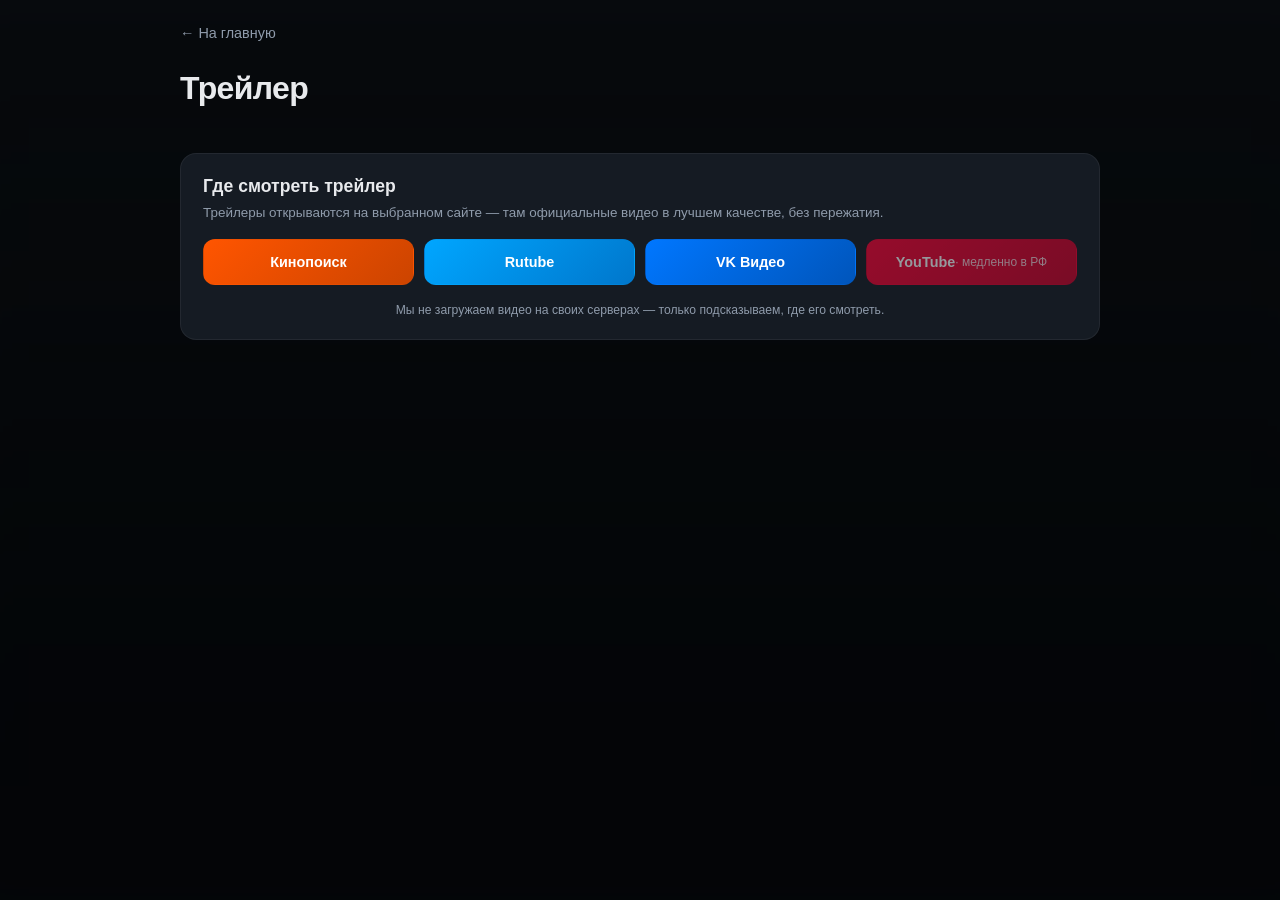
==== trailer.html @ 5ec56cd4 "Update" ====
<!DOCTYPE html>  
<html lang="ru">  
<head>  
<meta charset="utf-8">  
<meta name="viewport" content="width=device-width, initial-scale=1">  
<title>Трейлер — SuperHeroFilms</title>  
<style>  
  :root {  
    --bg: #0b0f14;  
    --card: #151b23;  
    --text: #e8eaed;  
    --muted: #8f9bab;  
    --accent: #e50914;  
  }  
  * { box-sizing: border-box; }  
  html, body { margin: 0; padding: 0; }  
  body {  
    font-family: -apple-system, BlinkMacSystemFont, "Segoe UI", Roboto, sans-serif;  
    background: var(--bg);  
    color: var(--text);  
    min-height: 100vh;  
    overflow-x: hidden;  
  }

  /* Размытый постер на фоне */  
  #bg {  
    position: fixed; inset: 0; z-index: 0;  
    background-size: cover;  
    background-position: center;  
    filter: blur(40px) brightness(0.35) saturate(1.2);  
    transform: scale(1.15);  
  }  
  #bg::after {  
    content: ""; position: absolute; inset: 0;  
    background: linear-gradient(180deg, rgba(11,15,20,0.5) 0%, rgba(11,15,20,0.95) 70%, var(--bg) 100%);  
  }

  main {  
    position: relative; z-index: 1;  
    max-width: 960px;  
    margin: 0 auto;  
    padding: 24px 20px 60px;  
  }

  .back {  
    display: inline-flex; align-items: center; gap: 6px;  
    color: var(--muted); text-decoration: none;  
    font-size: 0.9rem; margin-bottom: 28px;  
    transition: color .2s ease;  
  }  
  .back:hover { color: var(--text); }

  /* Шапка: постер + информация */  
  .hero {  
    display: flex; gap: 28px; align-items: flex-start;  
    margin-bottom: 32px;  
  }  
  .hero img {  
    width: 200px;  
    aspect-ratio: 2 / 3;  
    object-fit: cover;  
    border-radius: 16px;  
    box-shadow: 0 20px 60px rgba(0,0,0,.6);  
    flex-shrink: 0;  
    background: var(--card);  
  }  
  .hero-info { flex: 1; min-width: 0; }  
  .hero h1 {  
    margin: 0 0 10px;  
    font-size: 2rem;  
    line-height: 1.2;  
    letter-spacing: -0.02em;  
  }  
  .hero .meta {  
    margin: 0 0 14px;  
    color: var(--muted);  
    font-size: 1rem;  
  }  
  .hero .meta .star { color: #fbbf24; }  
  .genres { display: flex; flex-wrap: wrap; gap: 6px; }  
  .genre {  
    display: inline-block;  
    padding: 4px 12px;  
    border-radius: 999px;  
    font-size: 0.78rem;  
    background: rgba(255,255,255,.08);  
    border: 1px solid rgba(255,255,255,.12);  
    color: var(--muted);  
    white-space: nowrap;  
  }

  /* Блок источников */  
  .watch {  
    margin-top: 8px;  
    padding: 22px;  
    background: var(--card);  
    border-radius: 16px;  
    border: 1px solid rgba(255,255,255,.06);  
  }  
  .watch h2 {  
    margin: 0 0 6px;  
    font-size: 1.1rem;  
  }  
  .watch .hint {  
    margin: 0 0 16px;  
    font-size: 0.84rem;  
    color: var(--muted);  
    line-height: 1.45;  
  }  
  .sources {  
    display: grid;  
    grid-template-columns: repeat(auto-fit, minmax(160px, 1fr));  
    gap: 10px;  
    margin-bottom: 14px;  
  }  
  .source {  
    display: flex; align-items: center; justify-content: center;  
    padding: 14px 16px;  
    border-radius: 12px;  
    font-weight: 600;  
    font-size: 0.9rem;  
    text-decoration: none;  
    color: #fff;  
    transition: transform .15s ease, filter .2s ease;  
    border: 1px solid transparent;  
  }  
  .source:hover { transform: translateY(-2px); filter: brightness(1.1); }  
  .source.kp     { background: linear-gradient(135deg, #ff5500, #cc4400); }  
  .source.rt     { background: linear-gradient(135deg, #00a6ff, #0077cc); }  
  .source.vk     { background: linear-gradient(135deg, #0077ff, #0055bb); }  
  .source.yt     { background: linear-gradient(135deg, #ff0033, #cc0029); opacity: .55; }  
  .source.yt::after { content: " · медленно в РФ"; font-weight: 400; font-size: .75rem; opacity: .8; }

  .footnote {  
    margin: 18px 0 0;  
    font-size: 0.76rem;  
    color: var(--muted);  
    text-align: center;  
  }

  /* Плеер Rutube, если пришёл video_id */  
  .embed {  
    margin-top: 24px;  
    background: var(--card);  
    border-radius: 16px;  
    padding: 18px;  
    border: 1px solid rgba(255,255,255,.06);  
  }  
  .embed-title {  
    font-size: 0.8rem; font-weight: 600;  
    color: var(--muted);  
    text-transform: uppercase;  
    letter-spacing: 0.06em;  
    margin-bottom: 12px;  
  }  
  .embed-frame {  
    position: relative; width: 100%; padding-top: 56.25%;  
    border-radius: 12px; overflow: hidden; background: #000;  
  }  
  .embed-frame iframe {  
    position: absolute; inset: 0; width: 100%; height: 100%; border: 0;  
  }

  /* Мобильная вёрстка */  
  @media (max-width: 640px) {  
    main { padding: 18px 14px 40px; }  
    .hero { flex-direction: column; gap: 18px; align-items: center; text-align: center; }  
    .hero img { width: 140px; }  
    .hero h1 { font-size: 1.5rem; }  
    .genres { justify-content: center; }  
    .watch { padding: 16px; }  
  }  
</style>  
</head>  
<body>

<div id="bg"></div>

<main>  
  <a class="back" href="./">← На главную</a>

  <section class="hero">  
    <img id="poster" alt="">  
    <div class="hero-info">  
      <h1 id="title">Загрузка…</h1>  
      <p class="meta" id="meta"></p>  
      <div class="genres" id="genres"></div>  
    </div>  
  </section>

  <section class="watch">  
    <h2>Где смотреть трейлер</h2>  
    <p class="hint">Трейлеры открываются на выбранном сайте — там официальные видео в лучшем качестве, без пережатия.</p>  
    <div class="sources">  
      <a id="src-kp"     class="source kp" target="_blank" rel="noopener">Кинопоиск</a>  
      <a id="src-rutube" class="source rt" target="_blank" rel="noopener">Rutube</a>  
      <a id="src-vk"     class="source vk" target="_blank" rel="noopener">VK Видео</a>  
      <a id="src-yt"     class="source yt" target="_blank" rel="noopener">YouTube</a>  
    </div>  
    <p class="footnote">Мы не загружаем видео на своих серверах — только подсказываем, где его смотреть.</p>  
  </section>

  <section class="embed" id="embed" hidden>  
    <div class="embed-title">Встроенный плеер</div>  
    <div class="embed-frame" id="embed-frame"></div>  
  </section>  
</main>

<script>  
(function () {  
  var q = new URLSearchParams(location.search);  
  var title  = q.get("title")  || "";  
  var year   = q.get("year")   || "";  
  var kp     = q.get("kp")     || "";  
  var poster = q.get("poster") || "";  
  var rating = q.get("rating") || "";  
  var genres = q.get("genres") || "";  
  var rutubeId = q.get("rutube_id") || "";

  document.title = (title || "Трейлер") + " — SuperHeroFilms";

  // Заголовок и год  
  document.getElementById("title").textContent = title || "Трейлер";

  var metaParts = [];  
  if (year) metaParts.push(year);  
  if (rating) metaParts.push('★ ' + rating);  
  document.getElementById("meta").textContent = metaParts.join(" · ");

  // Постер и фон  
  if (poster) {  
    document.getElementById("poster").src = poster;  
    document.getElementById("bg").style.backgroundImage = "url('" + poster + "')";  
  } else {  
    document.getElementById("poster").style.display = "none";  
  }

  // Жанры  
  if (genres) {  
    var gEl = document.getElementById("genres");  
    genres.split(",").forEach(function (g) {  
      if (!g.trim()) return;  
      var s = document.createElement("span");  
      s.className = "genre";  
      s.textContent = g.trim();  
      gEl.appendChild(s);  
    });  
  }

  // Ссылки на источники  
  var query = encodeURIComponent((title + " " + (year || "") + " трейлер").trim());

  var kpLink = kp  
    ? "https://www.kinopoisk.ru/film/" + kp + "/video/"  
    : "https://www.kinopoisk.ru/index.php?kp_query=" + encodeURIComponent(title);  
  document.getElementById("src-kp").href = kpLink;

  document.getElementById("src-rutube").href = "https://rutube.ru/search/?query=" + query;  
  document.getElementById("src-vk").href     = "https://vk.com/video?q=" + query;  
  document.getElementById("src-yt").href     = "https://www.youtube.com/results?search_query=" + query;

  // Встроенный Rutube-плеер — если пришёл video_id  
  if (rutubeId) {  
    var box = document.getElementById("embed");  
    box.hidden = false;  
    document.getElementById("embed-frame").innerHTML =  
      '<iframe src="https://rutube.ru/play/embed/' + encodeURIComponent(rutubeId) + '" ' +  
      'frameborder="0" allow="autoplay; fullscreen" allowfullscreen></iframe>';  
  }  
})();  
</script>

</body>  
</html>
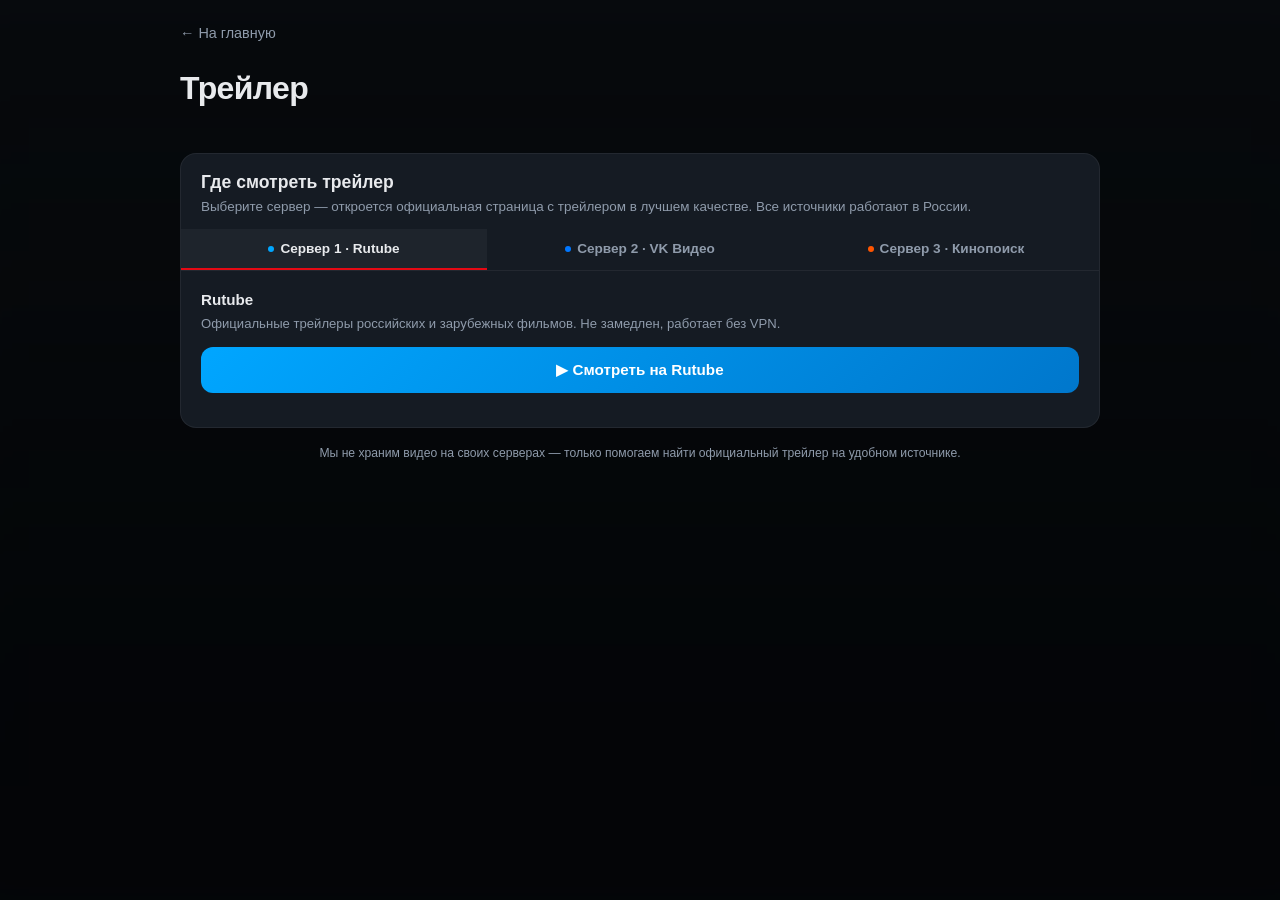
==== commit b86db8a2: "Update trailer.html" ====
--- a/trailer.html
+++ b/trailer.html
@@ -22,11 +22,9 @@
     overflow-x: hidden;  
   }
 
-  /* Размытый постер на фоне */  
   #bg {  
     position: fixed; inset: 0; z-index: 0;  
-    background-size: cover;  
-    background-position: center;  
+    background-size: cover; background-position: center;  
     filter: blur(40px) brightness(0.35) saturate(1.2);  
     transform: scale(1.15);  
   }  
@@ -37,8 +35,7 @@
 
   main {  
     position: relative; z-index: 1;  
-    max-width: 960px;  
-    margin: 0 auto;  
+    max-width: 960px; margin: 0 auto;  
     padding: 24px 20px 60px;  
   }
 
@@ -50,15 +47,12 @@
   }  
   .back:hover { color: var(--text); }
 
-  /* Шапка: постер + информация */  
   .hero {  
     display: flex; gap: 28px; align-items: flex-start;  
     margin-bottom: 32px;  
   }  
   .hero img {  
-    width: 200px;  
-    aspect-ratio: 2 / 3;  
-    object-fit: cover;  
+    width: 200px; aspect-ratio: 2 / 3; object-fit: cover;  
     border-radius: 16px;  
     box-shadow: 0 20px 60px rgba(0,0,0,.6);  
     flex-shrink: 0;  
@@ -66,93 +60,102 @@
   }  
   .hero-info { flex: 1; min-width: 0; }  
   .hero h1 {  
-    margin: 0 0 10px;  
-    font-size: 2rem;  
-    line-height: 1.2;  
+    margin: 0 0 10px; font-size: 2rem; line-height: 1.2;  
     letter-spacing: -0.02em;  
   }  
   .hero .meta {  
-    margin: 0 0 14px;  
-    color: var(--muted);  
-    font-size: 1rem;  
-  }  
-  .hero .meta .star { color: #fbbf24; }  
+    margin: 0 0 14px; color: var(--muted); font-size: 1rem;  
+  }  
   .genres { display: flex; flex-wrap: wrap; gap: 6px; }  
   .genre {  
-    display: inline-block;  
-    padding: 4px 12px;  
-    border-radius: 999px;  
-    font-size: 0.78rem;  
+    display: inline-block; padding: 4px 12px;  
+    border-radius: 999px; font-size: 0.78rem;  
     background: rgba(255,255,255,.08);  
     border: 1px solid rgba(255,255,255,.12);  
-    color: var(--muted);  
-    white-space: nowrap;  
-  }
-
-  /* Блок источников */  
-  .watch {  
+    color: var(--muted); white-space: nowrap;  
+  }
+
+  /* ===== СЕРВЕРЫ ===== */  
+  .servers {  
     margin-top: 8px;  
-    padding: 22px;  
     background: var(--card);  
     border-radius: 16px;  
     border: 1px solid rgba(255,255,255,.06);  
-  }  
-  .watch h2 {  
-    margin: 0 0 6px;  
-    font-size: 1.1rem;  
-  }  
-  .watch .hint {  
-    margin: 0 0 16px;  
-    font-size: 0.84rem;  
+    overflow: hidden;  
+  }  
+  .servers-header {  
+    padding: 18px 20px 12px;  
+  }  
+  .servers-header h2 {  
+    margin: 0 0 4px; font-size: 1.1rem;  
+  }  
+  .servers-header .hint {  
+    margin: 0; font-size: 0.84rem; color: var(--muted);  
+    line-height: 1.45;  
+  }
+
+  .server-tabs {  
+    display: flex; gap: 0;  
+    border-bottom: 1px solid rgba(255,255,255,.06);  
+    overflow-x: auto;  
+    scrollbar-width: thin;  
+  }  
+  .server-tab {  
+    flex: 1; min-width: 120px;  
+    padding: 12px 16px;  
+    background: transparent;  
+    border: none;  
+    border-bottom: 2px solid transparent;  
     color: var(--muted);  
-    line-height: 1.45;  
-  }  
-  .sources {  
-    display: grid;  
-    grid-template-columns: repeat(auto-fit, minmax(160px, 1fr));  
-    gap: 10px;  
-    margin-bottom: 14px;  
-  }  
-  .source {  
+    font-size: 0.85rem;  
+    font-weight: 600;  
+    cursor: pointer;  
+    transition: color .2s ease, border-color .2s ease, background .2s ease;  
+    white-space: nowrap;  
+  }  
+  .server-tab:hover { color: var(--text); background: rgba(255,255,255,.03); }  
+  .server-tab.active {  
+    color: var(--text);  
+    border-bottom-color: var(--accent);  
+    background: rgba(255,255,255,.04);  
+  }  
+  .server-tab .dot {  
+    display: inline-block; width: 6px; height: 6px;  
+    border-radius: 50%; margin-right: 6px; vertical-align: middle;  
+  }  
+  .server-tab[data-server="rutube"] .dot { background: #00a6ff; }  
+  .server-tab[data-server="vk"]     .dot { background: #0077ff; }  
+  .server-tab[data-server="kp"]     .dot { background: #ff5500; }
+
+  .server-body {  
+    padding: 20px;  
+    min-height: 140px;  
+  }  
+  .server-pane { display: none; }  
+  .server-pane.active { display: block; }
+
+  .server-pane h3 {  
+    margin: 0 0 6px; font-size: 0.95rem;  
+  }  
+  .server-pane .desc {  
+    margin: 0 0 14px; font-size: 0.82rem;  
+    color: var(--muted); line-height: 1.45;  
+  }
+
+  .btn-server {  
     display: flex; align-items: center; justify-content: center;  
-    padding: 14px 16px;  
-    border-radius: 12px;  
-    font-weight: 600;  
-    font-size: 0.9rem;  
+    gap: 8px; width: 100%;  
+    padding: 14px; border-radius: 12px;  
+    color: #fff; font-weight: 700; font-size: 0.95rem;  
     text-decoration: none;  
-    color: #fff;  
-    transition: transform .15s ease, filter .2s ease;  
-    border: 1px solid transparent;  
-  }  
-  .source:hover { transform: translateY(-2px); filter: brightness(1.1); }  
-  .source.kp     { background: linear-gradient(135deg, #ff5500, #cc4400); }  
-  .source.rt     { background: linear-gradient(135deg, #00a6ff, #0077cc); }  
-  .source.vk     { background: linear-gradient(135deg, #0077ff, #0055bb); }  
-  .source.yt     { background: linear-gradient(135deg, #ff0033, #cc0029); opacity: .55; }  
-  .source.yt::after { content: " · медленно в РФ"; font-weight: 400; font-size: .75rem; opacity: .8; }
-
-  .footnote {  
-    margin: 18px 0 0;  
-    font-size: 0.76rem;  
-    color: var(--muted);  
-    text-align: center;  
-  }
-
-  /* Плеер Rutube, если пришёл video_id */  
-  .embed {  
-    margin-top: 24px;  
-    background: var(--card);  
-    border-radius: 16px;  
-    padding: 18px;  
-    border: 1px solid rgba(255,255,255,.06);  
-  }  
-  .embed-title {  
-    font-size: 0.8rem; font-weight: 600;  
-    color: var(--muted);  
-    text-transform: uppercase;  
-    letter-spacing: 0.06em;  
-    margin-bottom: 12px;  
-  }  
+    transition: filter .2s ease, transform .15s ease;  
+  }  
+  .btn-server:hover { filter: brightness(1.1); transform: translateY(-1px); }  
+  .btn-server.rutube { background: linear-gradient(135deg, #00a6ff, #0077cc); }  
+  .btn-server.vk     { background: linear-gradient(135deg, #0077ff, #0055bb); }  
+  .btn-server.kp     { background: linear-gradient(135deg, #ff5500, #cc4400); }
+
+  .embed-slot { margin-top: 14px; }  
   .embed-frame {  
     position: relative; width: 100%; padding-top: 56.25%;  
     border-radius: 12px; overflow: hidden; background: #000;  
@@ -161,14 +164,19 @@
     position: absolute; inset: 0; width: 100%; height: 100%; border: 0;  
   }
 
-  /* Мобильная вёрстка */  
+  .footnote {  
+    margin: 18px 0 0; font-size: 0.76rem;  
+    color: var(--muted); text-align: center;  
+  }
+
   @media (max-width: 640px) {  
     main { padding: 18px 14px 40px; }  
     .hero { flex-direction: column; gap: 18px; align-items: center; text-align: center; }  
     .hero img { width: 140px; }  
     .hero h1 { font-size: 1.5rem; }  
     .genres { justify-content: center; }  
-    .watch { padding: 16px; }  
+    .server-tab { min-width: 90px; font-size: 0.78rem; padding: 10px 8px; }  
+    .server-body { padding: 16px; }  
   }  
 </style>  
 </head>  
@@ -188,22 +196,46 @@
     </div>  
   </section>
 
-  <section class="watch">  
-    <h2>Где смотреть трейлер</h2>  
-    <p class="hint">Трейлеры открываются на выбранном сайте — там официальные видео в лучшем качестве, без пережатия.</p>  
-    <div class="sources">  
-      <a id="src-kp"     class="source kp" target="_blank" rel="noopener">Кинопоиск</a>  
-      <a id="src-rutube" class="source rt" target="_blank" rel="noopener">Rutube</a>  
-      <a id="src-vk"     class="source vk" target="_blank" rel="noopener">VK Видео</a>  
-      <a id="src-yt"     class="source yt" target="_blank" rel="noopener">YouTube</a>  
+  <section class="servers">  
+    <div class="servers-header">  
+      <h2>Где смотреть трейлер</h2>  
+      <p class="hint">Выберите сервер — откроется официальная страница с трейлером в лучшем качестве. Все источники работают в России.</p>  
+    </div>
+
+    <div class="server-tabs" role="tablist">  
+      <button class="server-tab active" data-server="rutube" role="tab"><span class="dot"></span>Сервер 1 · Rutube</button>  
+      <button class="server-tab" data-server="vk" role="tab"><span class="dot"></span>Сервер 2 · VK Видео</button>  
+      <button class="server-tab" data-server="kp" role="tab"><span class="dot"></span>Сервер 3 · Кинопоиск</button>  
+    </div>
+
+    <div class="server-body">  
+      <!-- Rutube -->  
+      <div class="server-pane active" data-server="rutube">  
+        <h3>Rutube</h3>  
+        <p class="desc">Официальные трейлеры российских и зарубежных фильмов. Не замедлен, работает без VPN.</p>  
+        <a id="btn-rutube" class="btn-server rutube" target="_blank" rel="noopener">▶ Смотреть на Rutube</a>  
+        <div class="embed-slot" id="embed-rutube"></div>  
+      </div>
+
+      <!-- VK Видео -->  
+      <div class="server-pane" data-server="vk">  
+        <h3>VK Видео</h3>  
+        <p class="desc">Крупнейший видеохостинг рунета. Часто есть полные версии трейлеров и дублированные ролики.</p>  
+        <a id="btn-vk" class="btn-server vk" target="_blank" rel="noopener">▶ Смотреть на VK Видео</a>  
+        <div class="embed-slot" id="embed-vk"></div>  
+      </div>
+
+      <!-- Кинопоиск -->  
+      <div class="server-pane" data-server="kp">  
+        <h3>Кинопоиск</h3>  
+        <p class="desc">Официальные трейлеры прямо на странице фильма. Лучшее качество и полные версии роликов.</p>  
+        <a id="btn-kp" class="btn-server kp" target="_blank" rel="noopener">▶ Смотреть на Кинопоиске</a>  
+        <div class="embed-slot" id="embed-kp"></div>  
+      </div>  
     </div>  
-    <p class="footnote">Мы не загружаем видео на своих серверах — только подсказываем, где его смотреть.</p>  
   </section>
 
-  <section class="embed" id="embed" hidden>  
-    <div class="embed-title">Встроенный плеер</div>  
-    <div class="embed-frame" id="embed-frame"></div>  
-  </section>  
+  <p class="footnote">Мы не храним видео на своих серверах — только помогаем найти официальный трейлер на удобном источнике.</p>  
 </main>
 
 <script>  
@@ -217,9 +249,7 @@
   var genres = q.get("genres") || "";  
   var rutubeId = q.get("rutube_id") || "";
 
-  document.title = (title || "Трейлер") + " — SuperHeroFilms";
-
-  // Заголовок и год  
+  document.title = (title || "Трейлер") + " — SuperHeroFilms";  
   document.getElementById("title").textContent = title || "Трейлер";
 
   var metaParts = [];  
@@ -227,7 +257,6 @@
   if (rating) metaParts.push('★ ' + rating);  
   document.getElementById("meta").textContent = metaParts.join(" · ");
 
-  // Постер и фон  
   if (poster) {  
     document.getElementById("poster").src = poster;  
     document.getElementById("bg").style.backgroundImage = "url('" + poster + "')";  
@@ -235,7 +264,6 @@
     document.getElementById("poster").style.display = "none";  
   }
 
-  // Жанры  
   if (genres) {  
     var gEl = document.getElementById("genres");  
     genres.split(",").forEach(function (g) {  
@@ -247,25 +275,36 @@
     });  
   }
 
-  // Ссылки на источники  
+  // Ссылки серверов  
   var query = encodeURIComponent((title + " " + (year || "") + " трейлер").trim());
 
   var kpLink = kp  
     ? "https://www.kinopoisk.ru/film/" + kp + "/video/"  
     : "https://www.kinopoisk.ru/index.php?kp_query=" + encodeURIComponent(title);  
-  document.getElementById("src-kp").href = kpLink;
-
-  document.getElementById("src-rutube").href = "https://rutube.ru/search/?query=" + query;  
-  document.getElementById("src-vk").href     = "https://vk.com/video?q=" + query;  
-  document.getElementById("src-yt").href     = "https://www.youtube.com/results?search_query=" + query;
+  document.getElementById("btn-kp").href = kpLink;  
+  document.getElementById("btn-rutube").href = "https://rutube.ru/search/?query=" + query;  
+  document.getElementById("btn-vk").href     = "https://vk.com/video?q=" + query;
+
+  // Переключение вкладок  
+  document.querySelectorAll(".server-tab").forEach(function (tab) {  
+    tab.onclick = function () {  
+      var server = tab.dataset.server;  
+      document.querySelectorAll(".server-tab").forEach(function (t) {  
+        t.classList.toggle("active", t === tab);  
+      });  
+      document.querySelectorAll(".server-pane").forEach(function (p) {  
+        p.classList.toggle("active", p.dataset.server === server);  
+      });  
+    };  
+  });
 
   // Встроенный Rutube-плеер — если пришёл video_id  
   if (rutubeId) {  
-    var box = document.getElementById("embed");  
-    box.hidden = false;  
-    document.getElementById("embed-frame").innerHTML =  
+    document.getElementById("embed-rutube").innerHTML =  
+      '<div class="embed-frame">' +  
       '<iframe src="https://rutube.ru/play/embed/' + encodeURIComponent(rutubeId) + '" ' +  
-      'frameborder="0" allow="autoplay; fullscreen" allowfullscreen></iframe>';  
+      'frameborder="0" allow="autoplay; fullscreen" allowfullscreen></iframe>' +  
+      '</div>';  
   }  
 })();  
 </script>
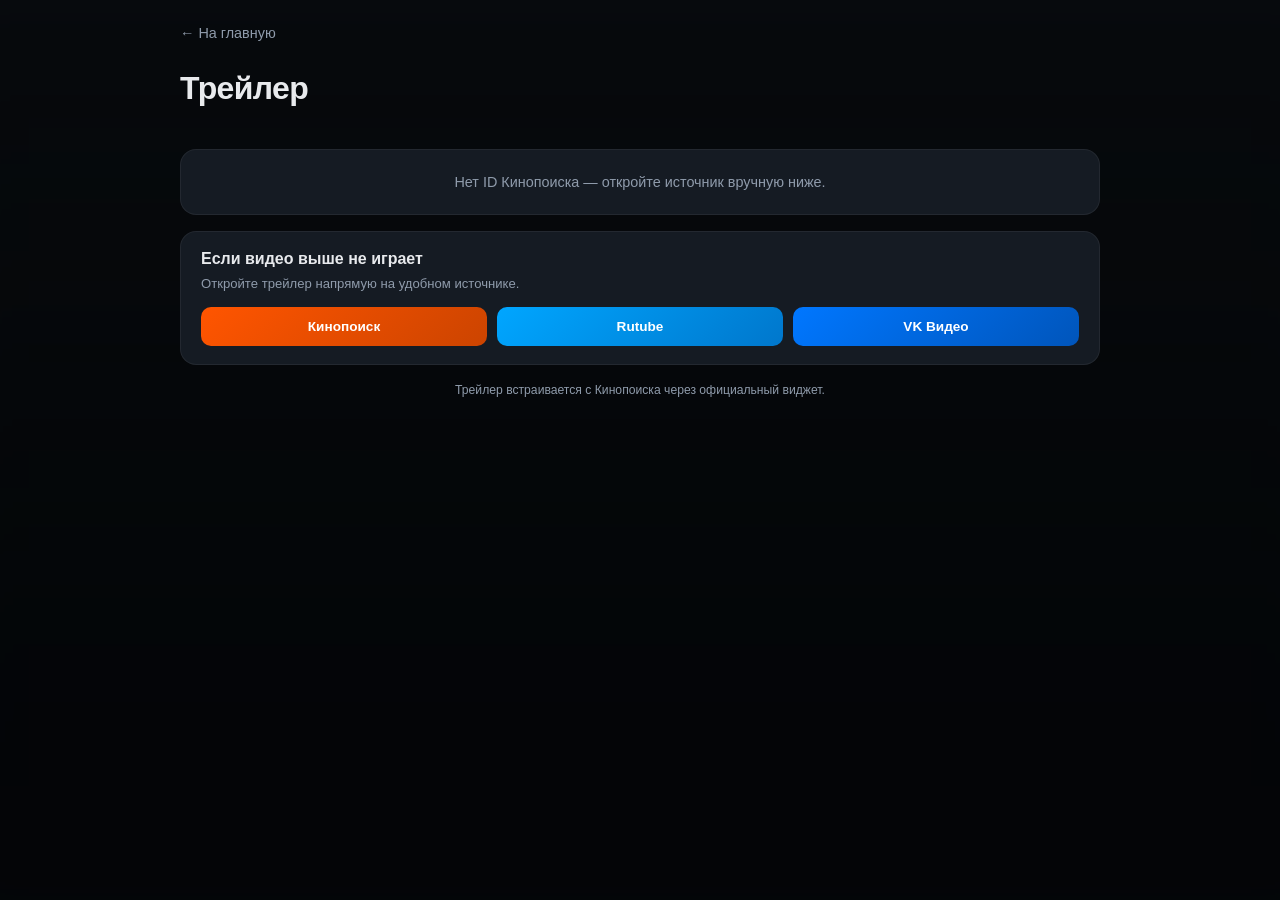
==== commit 5bbc0262: "Update trailer.html" ====
--- a/trailer.html
+++ b/trailer.html
@@ -49,14 +49,13 @@
 
   .hero {  
     display: flex; gap: 28px; align-items: flex-start;  
-    margin-bottom: 32px;  
+    margin-bottom: 28px;  
   }  
   .hero img {  
     width: 200px; aspect-ratio: 2 / 3; object-fit: cover;  
     border-radius: 16px;  
     box-shadow: 0 20px 60px rgba(0,0,0,.6);  
-    flex-shrink: 0;  
-    background: var(--card);  
+    flex-shrink: 0; background: var(--card);  
   }  
   .hero-info { flex: 1; min-width: 0; }  
   .hero h1 {  
@@ -75,94 +74,59 @@
     color: var(--muted); white-space: nowrap;  
   }
 
-  /* ===== СЕРВЕРЫ ===== */  
+  .player {  
+    background: var(--card); border-radius: 16px;  
+    border: 1px solid rgba(255,255,255,.06);  
+    overflow: hidden; margin-bottom: 16px;  
+  }  
+  .player-frame {  
+    position: relative; width: 100%; padding-top: 56.25%;  
+    background: #000;  
+  }  
+  .player-frame iframe {  
+    position: absolute; inset: 0; width: 100%; height: 100%; border: 0;  
+  }  
+  .player-status {  
+    padding: 24px 20px;  
+    text-align: center; color: var(--muted);  
+    font-size: 0.9rem;  
+  }  
+  .player-status .spinner {  
+    display: inline-block; width: 18px; height: 18px;  
+    border: 2px solid rgba(255,255,255,.15);  
+    border-top-color: var(--accent);  
+    border-radius: 50%;  
+    animation: spin 0.8s linear infinite;  
+    margin-right: 8px; vertical-align: middle;  
+  }  
+  @keyframes spin { to { transform: rotate(360deg); } }
+
   .servers {  
-    margin-top: 8px;  
-    background: var(--card);  
-    border-radius: 16px;  
+    background: var(--card); border-radius: 16px;  
     border: 1px solid rgba(255,255,255,.06);  
-    overflow: hidden;  
-  }  
-  .servers-header {  
-    padding: 18px 20px 12px;  
-  }  
-  .servers-header h2 {  
-    margin: 0 0 4px; font-size: 1.1rem;  
-  }  
-  .servers-header .hint {  
-    margin: 0; font-size: 0.84rem; color: var(--muted);  
-    line-height: 1.45;  
-  }
-
-  .server-tabs {  
-    display: flex; gap: 0;  
-    border-bottom: 1px solid rgba(255,255,255,.06);  
-    overflow-x: auto;  
-    scrollbar-width: thin;  
-  }  
-  .server-tab {  
-    flex: 1; min-width: 120px;  
-    padding: 12px 16px;  
-    background: transparent;  
-    border: none;  
-    border-bottom: 2px solid transparent;  
-    color: var(--muted);  
-    font-size: 0.85rem;  
-    font-weight: 600;  
-    cursor: pointer;  
-    transition: color .2s ease, border-color .2s ease, background .2s ease;  
-    white-space: nowrap;  
-  }  
-  .server-tab:hover { color: var(--text); background: rgba(255,255,255,.03); }  
-  .server-tab.active {  
-    color: var(--text);  
-    border-bottom-color: var(--accent);  
-    background: rgba(255,255,255,.04);  
-  }  
-  .server-tab .dot {  
-    display: inline-block; width: 6px; height: 6px;  
-    border-radius: 50%; margin-right: 6px; vertical-align: middle;  
-  }  
-  .server-tab[data-server="rutube"] .dot { background: #00a6ff; }  
-  .server-tab[data-server="vk"]     .dot { background: #0077ff; }  
-  .server-tab[data-server="kp"]     .dot { background: #ff5500; }
-
-  .server-body {  
-    padding: 20px;  
-    min-height: 140px;  
-  }  
-  .server-pane { display: none; }  
-  .server-pane.active { display: block; }
-
-  .server-pane h3 {  
-    margin: 0 0 6px; font-size: 0.95rem;  
-  }  
-  .server-pane .desc {  
+    padding: 18px 20px; margin-bottom: 16px;  
+  }  
+  .servers h2 { margin: 0 0 6px; font-size: 1rem; }  
+  .servers .hint {  
     margin: 0 0 14px; font-size: 0.82rem;  
     color: var(--muted); line-height: 1.45;  
-  }
-
-  .btn-server {  
+  }  
+  .source-grid {  
+    display: grid;  
+    grid-template-columns: repeat(auto-fit, minmax(140px, 1fr));  
+    gap: 10px;  
+  }  
+  .source {  
     display: flex; align-items: center; justify-content: center;  
-    gap: 8px; width: 100%;  
-    padding: 14px; border-radius: 12px;  
-    color: #fff; font-weight: 700; font-size: 0.95rem;  
-    text-decoration: none;  
+    padding: 12px 14px; border-radius: 10px;  
+    font-weight: 600; font-size: 0.85rem;  
+    text-decoration: none; color: #fff;  
     transition: filter .2s ease, transform .15s ease;  
   }  
-  .btn-server:hover { filter: brightness(1.1); transform: translateY(-1px); }  
-  .btn-server.rutube { background: linear-gradient(135deg, #00a6ff, #0077cc); }  
-  .btn-server.vk     { background: linear-gradient(135deg, #0077ff, #0055bb); }  
-  .btn-server.kp     { background: linear-gradient(135deg, #ff5500, #cc4400); }
-
-  .embed-slot { margin-top: 14px; }  
-  .embed-frame {  
-    position: relative; width: 100%; padding-top: 56.25%;  
-    border-radius: 12px; overflow: hidden; background: #000;  
-  }  
-  .embed-frame iframe {  
-    position: absolute; inset: 0; width: 100%; height: 100%; border: 0;  
-  }
+  .source:hover { filter: brightness(1.1); transform: translateY(-1px); }  
+  .source.kp { background: linear-gradient(135deg, #ff5500, #cc4400); }  
+  .source.rt { background: linear-gradient(135deg, #00a6ff, #0077cc); }  
+  .source.vk { background: linear-gradient(135deg, #0077ff, #0055bb); }
 
   .footnote {  
     margin: 18px 0 0; font-size: 0.76rem;  
@@ -171,12 +135,13 @@
 
   @media (max-width: 640px) {  
     main { padding: 18px 14px 40px; }  
-    .hero { flex-direction: column; gap: 18px; align-items: center; text-align: center; }  
+    .hero {  
+      flex-direction: column; gap: 18px;  
+      align-items: center; text-align: center;  
+    }  
     .hero img { width: 140px; }  
     .hero h1 { font-size: 1.5rem; }  
     .genres { justify-content: center; }  
-    .server-tab { min-width: 90px; font-size: 0.78rem; padding: 10px 8px; }  
-    .server-body { padding: 16px; }  
   }  
 </style>  
 </head>  
@@ -196,65 +161,43 @@
     </div>  
   </section>
 
+  <section class="player">  
+    <div id="player-status" class="player-status">  
+      <span class="spinner"></span>Ищем трейлер на Кинопоиске…  
+    </div>  
+    <div id="player-slot"></div>  
+  </section>
+
   <section class="servers">  
-    <div class="servers-header">  
-      <h2>Где смотреть трейлер</h2>  
-      <p class="hint">Выберите сервер — откроется официальная страница с трейлером в лучшем качестве. Все источники работают в России.</p>  
-    </div>
-
-    <div class="server-tabs" role="tablist">  
-      <button class="server-tab active" data-server="rutube" role="tab"><span class="dot"></span>Сервер 1 · Rutube</button>  
-      <button class="server-tab" data-server="vk" role="tab"><span class="dot"></span>Сервер 2 · VK Видео</button>  
-      <button class="server-tab" data-server="kp" role="tab"><span class="dot"></span>Сервер 3 · Кинопоиск</button>  
-    </div>
-
-    <div class="server-body">  
-      <!-- Rutube -->  
-      <div class="server-pane active" data-server="rutube">  
-        <h3>Rutube</h3>  
-        <p class="desc">Официальные трейлеры российских и зарубежных фильмов. Не замедлен, работает без VPN.</p>  
-        <a id="btn-rutube" class="btn-server rutube" target="_blank" rel="noopener">▶ Смотреть на Rutube</a>  
-        <div class="embed-slot" id="embed-rutube"></div>  
-      </div>
-
-      <!-- VK Видео -->  
-      <div class="server-pane" data-server="vk">  
-        <h3>VK Видео</h3>  
-        <p class="desc">Крупнейший видеохостинг рунета. Часто есть полные версии трейлеров и дублированные ролики.</p>  
-        <a id="btn-vk" class="btn-server vk" target="_blank" rel="noopener">▶ Смотреть на VK Видео</a>  
-        <div class="embed-slot" id="embed-vk"></div>  
-      </div>
-
-      <!-- Кинопоиск -->  
-      <div class="server-pane" data-server="kp">  
-        <h3>Кинопоиск</h3>  
-        <p class="desc">Официальные трейлеры прямо на странице фильма. Лучшее качество и полные версии роликов.</p>  
-        <a id="btn-kp" class="btn-server kp" target="_blank" rel="noopener">▶ Смотреть на Кинопоиске</a>  
-        <div class="embed-slot" id="embed-kp"></div>  
-      </div>  
+    <h2>Если видео выше не играет</h2>  
+    <p class="hint">Откройте трейлер напрямую на удобном источнике.</p>  
+    <div class="source-grid">  
+      <a id="src-kp"     class="source kp" target="_blank" rel="noopener">Кинопоиск</a>  
+      <a id="src-rutube" class="source rt" target="_blank" rel="noopener">Rutube</a>  
+      <a id="src-vk"     class="source vk" target="_blank" rel="noopener">VK Видео</a>  
     </div>  
   </section>
 
-  <p class="footnote">Мы не храним видео на своих серверах — только помогаем найти официальный трейлер на удобном источнике.</p>  
+  <p class="footnote">Трейлер встраивается с Кинопоиска через официальный виджет.</p>  
 </main>
 
 <script>  
 (function () {  
+  var BASE = "https://functions.yandexcloud.net/d4e3i0pd816463uq33eu";  
   var q = new URLSearchParams(location.search);  
   var title  = q.get("title")  || "";  
   var year   = q.get("year")   || "";  
   var kp     = q.get("kp")     || "";  
   var poster = q.get("poster") || "";  
   var rating = q.get("rating") || "";  
-  var genres = q.get("genres") || "";  
-  var rutubeId = q.get("rutube_id") || "";
+  var genres = q.get("genres") || "";
 
   document.title = (title || "Трейлер") + " — SuperHeroFilms";  
   document.getElementById("title").textContent = title || "Трейлер";
 
   var metaParts = [];  
   if (year) metaParts.push(year);  
-  if (rating) metaParts.push('★ ' + rating);  
+  if (rating) metaParts.push("★ " + rating);  
   document.getElementById("meta").textContent = metaParts.join(" · ");
 
   if (poster) {  
@@ -275,37 +218,61 @@
     });  
   }
 
-  // Ссылки серверов  
-  var query = encodeURIComponent((title + " " + (year || "") + " трейлер").trim());
-
+  var query = encodeURIComponent((title + " " + (year || "") + " трейлер").trim());  
   var kpLink = kp  
     ? "https://www.kinopoisk.ru/film/" + kp + "/video/"  
     : "https://www.kinopoisk.ru/index.php?kp_query=" + encodeURIComponent(title);  
-  document.getElementById("btn-kp").href = kpLink;  
-  document.getElementById("btn-rutube").href = "https://rutube.ru/search/?query=" + query;  
-  document.getElementById("btn-vk").href     = "https://vk.com/video?q=" + query;
-
-  // Переключение вкладок  
-  document.querySelectorAll(".server-tab").forEach(function (tab) {  
-    tab.onclick = function () {  
-      var server = tab.dataset.server;  
-      document.querySelectorAll(".server-tab").forEach(function (t) {  
-        t.classList.toggle("active", t === tab);  
-      });  
-      document.querySelectorAll(".server-pane").forEach(function (p) {  
-        p.classList.toggle("active", p.dataset.server === server);  
-      });  
-    };  
-  });
-
-  // Встроенный Rutube-плеер — если пришёл video_id  
-  if (rutubeId) {  
-    document.getElementById("embed-rutube").innerHTML =  
-      '<div class="embed-frame">' +  
-      '<iframe src="https://rutube.ru/play/embed/' + encodeURIComponent(rutubeId) + '" ' +  
-      'frameborder="0" allow="autoplay; fullscreen" allowfullscreen></iframe>' +  
+  document.getElementById("src-kp").href = kpLink;  
+  document.getElementById("src-rutube").href = "https://rutube.ru/search/?query=" + query;  
+  document.getElementById("src-vk").href     = "https://vk.com/video?q=" + query;
+
+  var statusEl = document.getElementById("player-status");  
+  var slotEl   = document.getElementById("player-slot");
+
+  function showError(msg) {  
+    statusEl.style.display = "block";  
+    statusEl.innerHTML = msg;  
+    slotEl.innerHTML = "";  
+  }
+
+  function embedWidget(url) {  
+    statusEl.style.display = "none";  
+    slotEl.innerHTML =  
+      '<div class="player-frame">' +  
+      '<iframe src="' + url + '" ' +  
+      'referrerpolicy="no-referrer" ' +  
+      'frameborder="0" ' +  
+      'allow="autoplay; fullscreen; encrypted-media; picture-in-picture" ' +  
+      'allowfullscreen></iframe>' +  
       '</div>';  
-  }  
+  }
+
+  if (!kp) {  
+    showError("Нет ID Кинопоиска — откройте источник вручную ниже.");  
+    return;  
+  }
+
+  fetch(BASE + "?videos=" + encodeURIComponent(kp))  
+    .then(function (r) { return r.json(); })  
+    .then(function (d) {  
+      var items = (d && d.items) || [];  
+      var widget = null;  
+      for (var i = 0; i < items.length; i++) {  
+        var it = items[i];  
+        if (it && it.site === "kinopoisk" && it.url && it.url.indexOf("widgets.kinopoisk.ru") !== -1) {  
+          widget = it;  
+          break;  
+        }  
+      }  
+      if (widget) {  
+        embedWidget(widget.url);  
+      } else {  
+        showError("Трейлера на Кинопоиске нет — откройте источник вручную ниже.");  
+      }  
+    })  
+    .catch(function (e) {  
+      showError("Ошибка загрузки: " + (e && e.message || e));  
+    });  
 })();  
 </script>
 
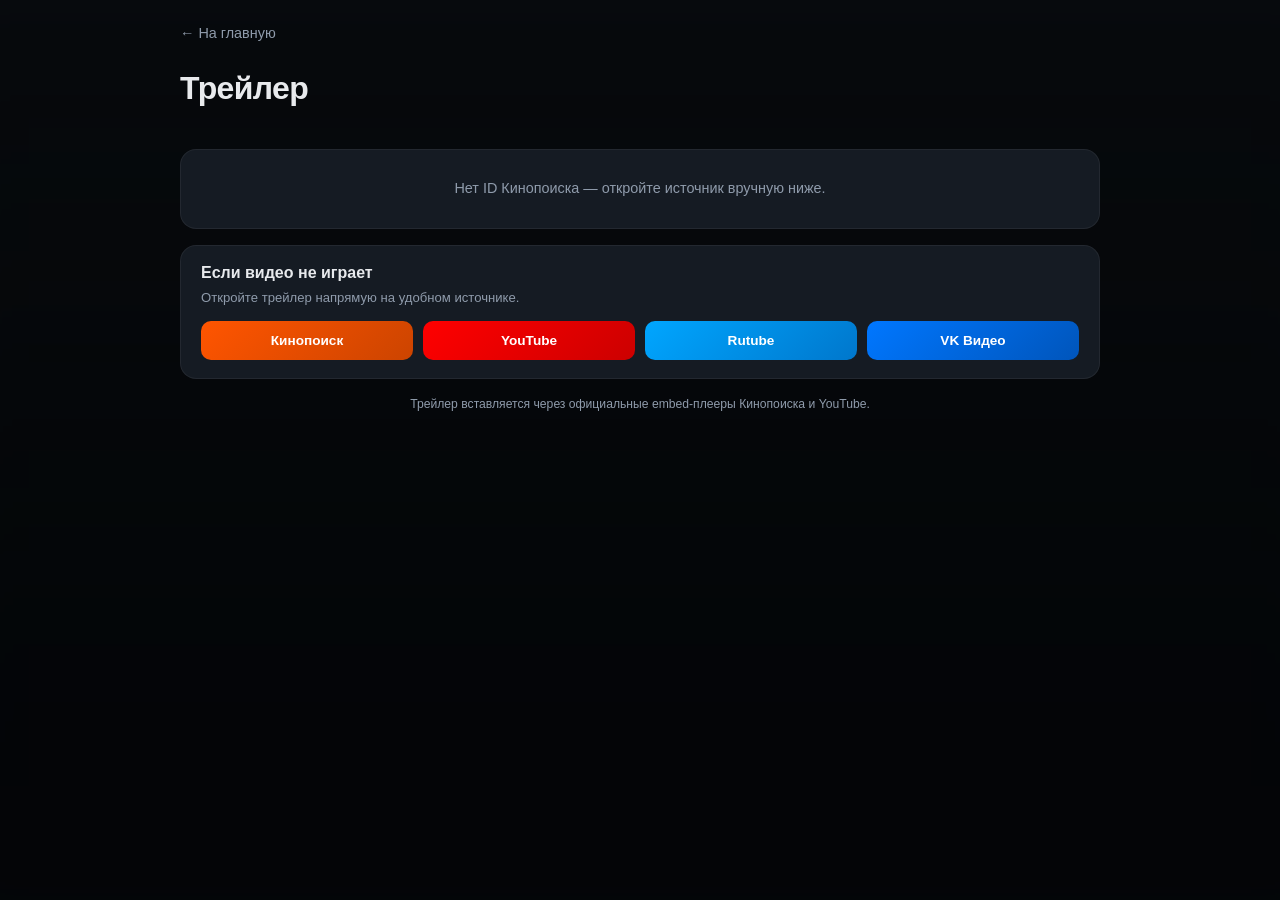
==== commit d0983e03: "Update trailer.html" ====
--- a/trailer.html
+++ b/trailer.html
@@ -1,280 +1,298 @@
-<!DOCTYPE html>  
-<html lang="ru">  
-<head>  
-<meta charset="utf-8">  
-<meta name="viewport" content="width=device-width, initial-scale=1">  
-<title>Трейлер — SuperHeroFilms</title>  
-<style>  
-  :root {  
-    --bg: #0b0f14;  
-    --card: #151b23;  
-    --text: #e8eaed;  
-    --muted: #8f9bab;  
-    --accent: #e50914;  
-  }  
-  * { box-sizing: border-box; }  
-  html, body { margin: 0; padding: 0; }  
-  body {  
-    font-family: -apple-system, BlinkMacSystemFont, "Segoe UI", Roboto, sans-serif;  
-    background: var(--bg);  
-    color: var(--text);  
-    min-height: 100vh;  
-    overflow-x: hidden;  
-  }
-
-  #bg {  
-    position: fixed; inset: 0; z-index: 0;  
-    background-size: cover; background-position: center;  
-    filter: blur(40px) brightness(0.35) saturate(1.2);  
-    transform: scale(1.15);  
-  }  
-  #bg::after {  
-    content: ""; position: absolute; inset: 0;  
-    background: linear-gradient(180deg, rgba(11,15,20,0.5) 0%, rgba(11,15,20,0.95) 70%, var(--bg) 100%);  
-  }
-
-  main {  
-    position: relative; z-index: 1;  
-    max-width: 960px; margin: 0 auto;  
-    padding: 24px 20px 60px;  
-  }
-
-  .back {  
-    display: inline-flex; align-items: center; gap: 6px;  
-    color: var(--muted); text-decoration: none;  
-    font-size: 0.9rem; margin-bottom: 28px;  
-    transition: color .2s ease;  
-  }  
+<!DOCTYPE html>
+<html lang="ru">
+<head>
+<meta charset="utf-8">
+<meta name="viewport" content="width=device-width, initial-scale=1">
+<meta name="referrer" content="origin">
+<title>Трейлер — SuperHeroFilms</title>
+<style>
+  :root { --bg:#0b0f14; --card:#151b23; --text:#e8eaed; --muted:#8f9bab; --accent:#e50914; }
+  * { box-sizing: border-box; }
+  html, body { margin:0; padding:0; }
+  body {
+    font-family: -apple-system, BlinkMacSystemFont, "Segoe UI", Roboto, sans-serif;
+    background: var(--bg); color: var(--text);
+    min-height: 100vh; overflow-x: hidden;
+  }
+  #bg {
+    position: fixed; inset: 0; z-index: 0;
+    background-size: cover; background-position: center;
+    filter: blur(40px) brightness(0.35) saturate(1.2);
+    transform: scale(1.15);
+  }
+  #bg::after {
+    content: ""; position: absolute; inset: 0;
+    background: linear-gradient(180deg, rgba(11,15,20,.5) 0%, rgba(11,15,20,.95) 70%, var(--bg) 100%);
+  }
+  main { position: relative; z-index: 1; max-width: 960px; margin: 0 auto; padding: 24px 20px 60px; }
+  .back { display:inline-flex; align-items:center; gap:6px; color:var(--muted); text-decoration:none; font-size:.9rem; margin-bottom:28px; transition:color .2s; }
   .back:hover { color: var(--text); }
 
-  .hero {  
-    display: flex; gap: 28px; align-items: flex-start;  
-    margin-bottom: 28px;  
-  }  
-  .hero img {  
-    width: 200px; aspect-ratio: 2 / 3; object-fit: cover;  
-    border-radius: 16px;  
-    box-shadow: 0 20px 60px rgba(0,0,0,.6);  
-    flex-shrink: 0; background: var(--card);  
-  }  
-  .hero-info { flex: 1; min-width: 0; }  
-  .hero h1 {  
-    margin: 0 0 10px; font-size: 2rem; line-height: 1.2;  
-    letter-spacing: -0.02em;  
-  }  
-  .hero .meta {  
-    margin: 0 0 14px; color: var(--muted); font-size: 1rem;  
-  }  
-  .genres { display: flex; flex-wrap: wrap; gap: 6px; }  
-  .genre {  
-    display: inline-block; padding: 4px 12px;  
-    border-radius: 999px; font-size: 0.78rem;  
-    background: rgba(255,255,255,.08);  
-    border: 1px solid rgba(255,255,255,.12);  
-    color: var(--muted); white-space: nowrap;  
-  }
-
-  .player {  
-    background: var(--card); border-radius: 16px;  
-    border: 1px solid rgba(255,255,255,.06);  
-    overflow: hidden; margin-bottom: 16px;  
-  }  
-  .player-frame {  
-    position: relative; width: 100%; padding-top: 56.25%;  
-    background: #000;  
-  }  
-  .player-frame iframe {  
-    position: absolute; inset: 0; width: 100%; height: 100%; border: 0;  
-  }  
-  .player-status {  
-    padding: 24px 20px;  
-    text-align: center; color: var(--muted);  
-    font-size: 0.9rem;  
-  }  
-  .player-status .spinner {  
-    display: inline-block; width: 18px; height: 18px;  
-    border: 2px solid rgba(255,255,255,.15);  
-    border-top-color: var(--accent);  
-    border-radius: 50%;  
-    animation: spin 0.8s linear infinite;  
-    margin-right: 8px; vertical-align: middle;  
-  }  
+  .hero { display:flex; gap:28px; align-items:flex-start; margin-bottom:28px; }
+  .hero img { width:200px; aspect-ratio:2/3; object-fit:cover; border-radius:16px; box-shadow:0 20px 60px rgba(0,0,0,.6); flex-shrink:0; background:var(--card); }
+  .hero-info { flex:1; min-width:0; }
+  .hero h1 { margin:0 0 10px; font-size:2rem; line-height:1.2; letter-spacing:-.02em; }
+  .hero .meta { margin:0 0 14px; color:var(--muted); font-size:1rem; }
+  .genres { display:flex; flex-wrap:wrap; gap:6px; }
+  .genre { display:inline-block; padding:4px 12px; border-radius:999px; font-size:.78rem; background:rgba(255,255,255,.08); border:1px solid rgba(255,255,255,.12); color:var(--muted); white-space:nowrap; }
+
+  .player { background:var(--card); border-radius:16px; border:1px solid rgba(255,255,255,.06); overflow:hidden; margin-bottom:16px; }
+  .player-frame { position:relative; width:100%; padding-top:56.25%; background:#000; }
+  .player-frame iframe { position:absolute; inset:0; width:100%; height:100%; border:0; }
+
+  .poster-play { position:absolute; inset:0; cursor:pointer; }
+  .poster-play img { position:absolute; inset:0; width:100%; height:100%; object-fit:cover; filter:brightness(.5); }
+  .poster-play .btn {
+    position:absolute; inset:0; display:flex; align-items:center; justify-content:center;
+  }
+  .poster-play .btn span {
+    width:84px; height:84px; border-radius:50%;
+    background:rgba(229,9,20,.92);
+    display:flex; align-items:center; justify-content:center;
+    box-shadow:0 12px 44px rgba(0,0,0,.55);
+    transition:transform .15s ease;
+  }
+  .poster-play:hover .btn span { transform:scale(1.08); }
+
+  .player-status { padding:28px 20px; text-align:center; color:var(--muted); font-size:.9rem; line-height:1.5; }
+  .player-status .spinner {
+    display:inline-block; width:18px; height:18px;
+    border:2px solid rgba(255,255,255,.15); border-top-color:var(--accent);
+    border-radius:50%; animation:spin .8s linear infinite;
+    margin-right:8px; vertical-align:middle;
+  }
   @keyframes spin { to { transform: rotate(360deg); } }
 
-  .servers {  
-    background: var(--card); border-radius: 16px;  
-    border: 1px solid rgba(255,255,255,.06);  
-    padding: 18px 20px; margin-bottom: 16px;  
-  }  
-  .servers h2 { margin: 0 0 6px; font-size: 1rem; }  
-  .servers .hint {  
-    margin: 0 0 14px; font-size: 0.82rem;  
-    color: var(--muted); line-height: 1.45;  
-  }  
-  .source-grid {  
-    display: grid;  
-    grid-template-columns: repeat(auto-fit, minmax(140px, 1fr));  
-    gap: 10px;  
-  }  
-  .source {  
-    display: flex; align-items: center; justify-content: center;  
-    padding: 12px 14px; border-radius: 10px;  
-    font-weight: 600; font-size: 0.85rem;  
-    text-decoration: none; color: #fff;  
-    transition: filter .2s ease, transform .15s ease;  
-  }  
-  .source:hover { filter: brightness(1.1); transform: translateY(-1px); }  
-  .source.kp { background: linear-gradient(135deg, #ff5500, #cc4400); }  
-  .source.rt { background: linear-gradient(135deg, #00a6ff, #0077cc); }  
-  .source.vk { background: linear-gradient(135deg, #0077ff, #0055bb); }
-
-  .footnote {  
-    margin: 18px 0 0; font-size: 0.76rem;  
-    color: var(--muted); text-align: center;  
-  }
-
-  @media (max-width: 640px) {  
-    main { padding: 18px 14px 40px; }  
-    .hero {  
-      flex-direction: column; gap: 18px;  
-      align-items: center; text-align: center;  
-    }  
-    .hero img { width: 140px; }  
-    .hero h1 { font-size: 1.5rem; }  
-    .genres { justify-content: center; }  
-  }  
-</style>  
-</head>  
+  .servers { background:var(--card); border-radius:16px; border:1px solid rgba(255,255,255,.06); padding:18px 20px; margin-bottom:16px; }
+  .servers h2 { margin:0 0 6px; font-size:1rem; }
+  .servers .hint { margin:0 0 14px; font-size:.82rem; color:var(--muted); line-height:1.45; }
+  .source-grid { display:grid; grid-template-columns:repeat(auto-fit,minmax(140px,1fr)); gap:10px; }
+  .source { display:flex; align-items:center; justify-content:center; padding:12px 14px; border-radius:10px; font-weight:600; font-size:.85rem; text-decoration:none; color:#fff; transition:filter .2s, transform .15s; }
+  .source:hover { filter:brightness(1.1); transform:translateY(-1px); }
+  .source.kp { background:linear-gradient(135deg,#ff5500,#cc4400); }
+  .source.yt { background:linear-gradient(135deg,#ff0000,#c00); }
+  .source.rt { background:linear-gradient(135deg,#00a6ff,#0077cc); }
+  .source.vk { background:linear-gradient(135deg,#0077ff,#0055bb); }
+
+  .footnote { margin:18px 0 0; font-size:.76rem; color:var(--muted); text-align:center; }
+
+  @media (max-width:640px) {
+    main { padding:18px 14px 40px; }
+    .hero { flex-direction:column; gap:18px; align-items:center; text-align:center; }
+    .hero img { width:140px; }
+    .hero h1 { font-size:1.5rem; }
+    .genres { justify-content:center; }
+  }
+</style>
+</head>
 <body>
 
 <div id="bg"></div>
 
-<main>  
+<main>
   <a class="back" href="./">← На главную</a>
 
-  <section class="hero">  
-    <img id="poster" alt="">  
-    <div class="hero-info">  
-      <h1 id="title">Загрузка…</h1>  
-      <p class="meta" id="meta"></p>  
-      <div class="genres" id="genres"></div>  
-    </div>  
+  <section class="hero">
+    <img id="poster" alt="">
+    <div class="hero-info">
+      <h1 id="title">Загрузка…</h1>
+      <p class="meta" id="meta"></p>
+      <div class="genres" id="genres"></div>
+    </div>
   </section>
 
-  <section class="player">  
-    <div id="player-status" class="player-status">  
-      <span class="spinner"></span>Ищем трейлер на Кинопоиске…  
-    </div>  
-    <div id="player-slot"></div>  
+  <section class="player">
+    <div id="player-status" class="player-status">
+      <span class="spinner"></span>Ищем трейлер…
+    </div>
+    <div id="player-slot"></div>
   </section>
 
-  <section class="servers">  
-    <h2>Если видео выше не играет</h2>  
-    <p class="hint">Откройте трейлер напрямую на удобном источнике.</p>  
-    <div class="source-grid">  
-      <a id="src-kp"     class="source kp" target="_blank" rel="noopener">Кинопоиск</a>  
-      <a id="src-rutube" class="source rt" target="_blank" rel="noopener">Rutube</a>  
-      <a id="src-vk"     class="source vk" target="_blank" rel="noopener">VK Видео</a>  
-    </div>  
+  <section class="servers">
+    <h2>Если видео не играет</h2>
+    <p class="hint">Откройте трейлер напрямую на удобном источнике.</p>
+    <div class="source-grid">
+      <a id="src-kp" class="source kp" target="_blank" rel="noopener">Кинопоиск</a>
+      <a id="src-yt" class="source yt" target="_blank" rel="noopener">YouTube</a>
+      <a id="src-rt" class="source rt" target="_blank" rel="noopener">Rutube</a>
+      <a id="src-vk" class="source vk" target="_blank" rel="noopener">VK Видео</a>
+    </div>
   </section>
 
-  <p class="footnote">Трейлер встраивается с Кинопоиска через официальный виджет.</p>  
+  <p class="footnote">Трейлер вставляется через официальные embed-плееры Кинопоиска и YouTube.</p>
 </main>
 
-<script>  
-(function () {  
-  var BASE = "https://functions.yandexcloud.net/d4e3i0pd816463uq33eu";  
-  var q = new URLSearchParams(location.search);  
-  var title  = q.get("title")  || "";  
-  var year   = q.get("year")   || "";  
-  var kp     = q.get("kp")     || "";  
-  var poster = q.get("poster") || "";  
-  var rating = q.get("rating") || "";  
+<script>
+(function () {
+  var BASE = "https://functions.yandexcloud.net/d4e3i0pd816463uq33eu";
+  var q = new URLSearchParams(location.search);
+  var title  = q.get("title")  || "";
+  var year   = q.get("year")   || "";
+  var kp     = q.get("kp")     || "";
+  var poster = q.get("poster") || "";
+  var rating = q.get("rating") || "";
   var genres = q.get("genres") || "";
 
-  document.title = (title || "Трейлер") + " — SuperHeroFilms";  
+  document.title = (title || "Трейлер") + " — SuperHeroFilms";
   document.getElementById("title").textContent = title || "Трейлер";
 
-  var metaParts = [];  
-  if (year) metaParts.push(year);  
-  if (rating) metaParts.push("★ " + rating);  
+  var metaParts = [];
+  if (year) metaParts.push(year);
+  if (rating) metaParts.push("★ " + rating);
   document.getElementById("meta").textContent = metaParts.join(" · ");
 
-  if (poster) {  
-    document.getElementById("poster").src = poster;  
-    document.getElementById("bg").style.backgroundImage = "url('" + poster + "')";  
-  } else {  
-    document.getElementById("poster").style.display = "none";  
-  }
-
-  if (genres) {  
-    var gEl = document.getElementById("genres");  
-    genres.split(",").forEach(function (g) {  
-      if (!g.trim()) return;  
-      var s = document.createElement("span");  
-      s.className = "genre";  
-      s.textContent = g.trim();  
-      gEl.appendChild(s);  
-    });  
-  }
-
-  var query = encodeURIComponent((title + " " + (year || "") + " трейлер").trim());  
-  var kpLink = kp  
-    ? "https://www.kinopoisk.ru/film/" + kp + "/video/"  
-    : "https://www.kinopoisk.ru/index.php?kp_query=" + encodeURIComponent(title);  
-  document.getElementById("src-kp").href = kpLink;  
-  document.getElementById("src-rutube").href = "https://rutube.ru/search/?query=" + query;  
-  document.getElementById("src-vk").href     = "https://vk.com/video?q=" + query;
-
-  var statusEl = document.getElementById("player-status");  
+  if (poster) {
+    document.getElementById("poster").src = poster;
+    document.getElementById("bg").style.backgroundImage = "url('" + poster + "')";
+  } else {
+    document.getElementById("poster").style.display = "none";
+  }
+
+  if (genres) {
+    var gEl = document.getElementById("genres");
+    genres.split(",").forEach(function (g) {
+      if (!g.trim()) return;
+      var s = document.createElement("span");
+      s.className = "genre";
+      s.textContent = g.trim();
+      gEl.appendChild(s);
+    });
+  }
+
+  var searchQuery = encodeURIComponent((title + " " + (year || "") + " трейлер").trim());
+  document.getElementById("src-kp").href = kp  
+    ? "https://www.kinopoisk.ru/film/" + kp + "/video/"
+    : "https://www.kinopoisk.ru/index.php?kp_query=" + encodeURIComponent(title);
+  document.getElementById("src-yt").href = "https://www.youtube.com/results?search_query=" + searchQuery;
+  document.getElementById("src-rt").href = "https://rutube.ru/search/?query=" + searchQuery;
+  document.getElementById("src-vk").href = "https://vk.com/video?q=" + searchQuery;
+
+  var statusEl = document.getElementById("player-status");
   var slotEl   = document.getElementById("player-slot");
 
-  function showError(msg) {  
-    statusEl.style.display = "block";  
-    statusEl.innerHTML = msg;  
-    slotEl.innerHTML = "";  
-  }
-
-  function embedWidget(url) {  
-    statusEl.style.display = "none";  
-    slotEl.innerHTML =  
-      '<div class="player-frame">' +  
-      '<iframe src="' + url + '" ' +  
-      'referrerpolicy="no-referrer" ' +  
-      'frameborder="0" ' +  
-      'allow="autoplay; fullscreen; encrypted-media; picture-in-picture" ' +  
-      'allowfullscreen></iframe>' +  
-      '</div>';  
-  }
-
-  if (!kp) {  
-    showError("Нет ID Кинопоиска — откройте источник вручную ниже.");  
-    return;  
-  }
-
-  fetch(BASE + "?videos=" + encodeURIComponent(kp))  
-    .then(function (r) { return r.json(); })  
-    .then(function (d) {  
-      var items = (d && d.items) || [];  
-      var widget = null;  
-      for (var i = 0; i < items.length; i++) {  
-        var it = items[i];  
-        if (it && it.site === "kinopoisk" && it.url && it.url.indexOf("widgets.kinopoisk.ru") !== -1) {  
-          widget = it;  
-          break;  
-        }  
-      }  
-      if (widget) {  
-        embedWidget(widget.url);  
-      } else {  
-        showError("Трейлера на Кинопоиске нет — откройте источник вручную ниже.");  
-      }  
-    })  
-    .catch(function (e) {  
-      showError("Ошибка загрузки: " + (e && e.message || e));  
-    });  
-})();  
+  function showError(msg) {
+    statusEl.style.display = "block";
+    statusEl.innerHTML = msg;
+    slotEl.innerHTML = "";
+  }
+
+  // ---------- Встраивание виджета Кинопоиска ----------
+  function embedDirect(src) {
+    statusEl.style.display = "none";
+    slotEl.innerHTML =
+      '<div class="player-frame">' +
+        '<iframe src="' + src + '" frameborder="0" ' +
+        'referrerpolicy="origin" ' +
+        'allow="autoplay; fullscreen; encrypted-media; picture-in-picture; web-share" ' +
+        'allowfullscreen></iframe>' +
+      '</div>';
+  }
+
+  // ---------- Клик по постеру → запуск YouTube ----------
+  function embedClickToPlay(src, posterUrl) {
+    statusEl.style.display = "none";
+    slotEl.innerHTML =
+      '<div class="player-frame">' +
+        '<div class="poster-play">' +
+          '<img src="' + (posterUrl || "") + '" alt="">' +
+          '<div class="btn"><span>' +
+            '<svg width="38" height="38" viewBox="0 0 24 24" fill="#fff"><path d="M8 5v14l11-7z"/></svg>' +
+          '</span></div>' +
+        '</div>' +
+      '</div>';
+
+    var wrap = slotEl.querySelector(".poster-play");
+    wrap.addEventListener("click", function () {
+      slotEl.innerHTML =
+        '<div class="player-frame">' +
+          '<iframe src="' + src + '" frameborder="0" ' +
+          'referrerpolicy="origin" ' +
+          'allow="autoplay; fullscreen; encrypted-media; picture-in-picture; web-share" ' +
+          'allowfullscreen></iframe>' +
+        '</div>';
+    });
+  }
+
+  // ---------- Вытащить 11-символьный ID YouTube ----------
+  function ytId(url) {
+    if (!url) return null;
+    var m = String(url).match(
+      /(?:youtube\.com\/(?:watch\?(?:[^#]*&)?v=|embed\/|shorts\/|v\/)|youtu\.be\/)([A-Za-z0-9_-]{11})/
+    );
+    return m ? m[1] : null;
+  }
+
+  // ---------- Сборка YouTube-ссылки ----------
+  function ytEmbedSrc(id) {
+    var origin = (location.origin && location.origin !== "null")
+      ? location.origin  
+      : "";
+    var s = "https://www.youtube-nocookie.com/embed/" + id +
+            "?rel=0&modestbranding=1&playsinline=1&enablejsapi=1";
+    if (origin) s += "&origin=" + encodeURIComponent(origin);
+    return s;
+  }
+
+  if (!kp) {
+    showError("Нет ID Кинопоиска — откройте источник вручную ниже.");
+    return;
+  }
+
+  fetch(BASE + "?videos=" + encodeURIComponent(kp))
+    .then(function (r) { return r.json(); })
+    .then(function (d) {
+      console.log("[trailer] location.origin =", location.origin);
+      console.log("[trailer] kp =", kp);
+      console.log("[trailer] ответ API =", d);
+
+      if (d && d.error) {
+        showError("Ошибка API: " + d.error);
+        return;
+      }
+
+      var items = (d && d.items) || [];
+      console.log("[trailer] найдено видео:", items.length);
+
+      // 1) Виджет Кинопоиска  
+      for (var i = 0; i < items.length; i++) {
+        var u1 = (items[i] || {}).url || "";
+        if (u1.indexOf("widgets.kinopoisk.ru") !== -1) {
+          console.log("[trailer] выбираю виджет Кинопоиска:", u1);
+          embedDirect(u1);
+          return;
+        }
+      }
+
+      // 2) YouTube  
+      for (var j = 0; j < items.length; j++) {
+        var u2 = (items[j] || {}).url || "";
+        var vid = ytId(u2);
+        if (vid) {
+          var src = ytEmbedSrc(vid);
+          console.log("[trailer] выбираю YouTube:", src);
+          embedClickToPlay(src, poster);
+          return;
+        }
+      }
+
+      // 3) Ничего не подошло  
+      if (!items.length) {
+        showError("У фильма нет трейлеров в базе. Откройте источник вручную ниже.");
+      } else {
+        var sites = {};
+        items.forEach(function (x) {
+          sites[(x.site || "?") + "·" + (x.type || "?")] = 1;
+        });
+        showError("Встроить нечего — доступно только: " +
+                  Object.keys(sites).join(", ") +
+                  ". Откройте источник вручную ниже.");
+      }
+    })
+    .catch(function (e) {
+      showError("Ошибка загрузки: " + ((e && e.message) || e));
+    });
+})();
 </script>
 
-</body>  
-</html>  
+</body>
+</html>
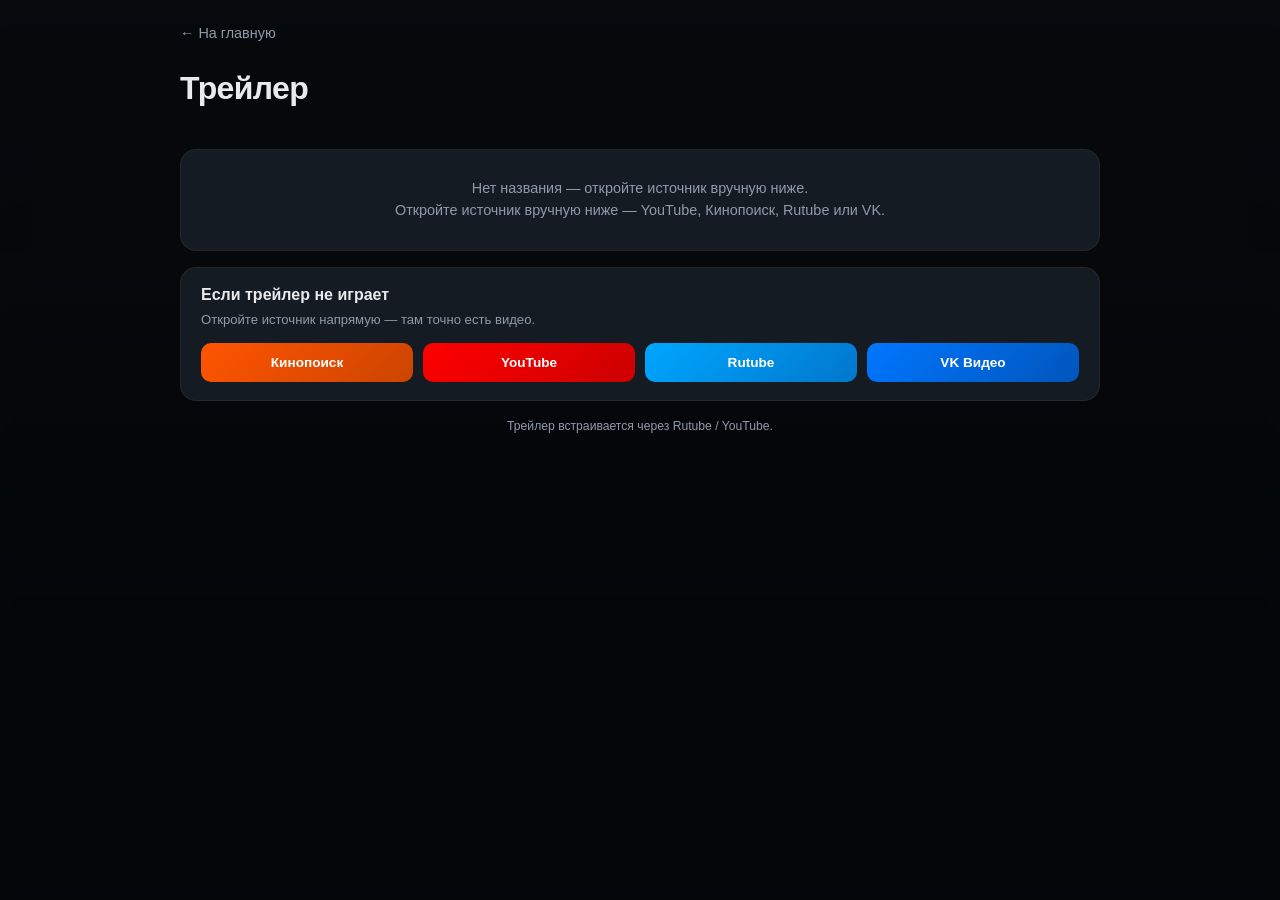
==== commit 5b01ec6a: "Update trailer.html" ====
--- a/trailer.html
+++ b/trailer.html
@@ -6,28 +6,15 @@
 <meta name="referrer" content="origin">
 <title>Трейлер — SuperHeroFilms</title>
 <style>
-  :root { --bg:#0b0f14; --card:#151b23; --text:#e8eaed; --muted:#8f9bab; --accent:#e50914; }
+  :root { --bg:#0b0f14; --card:#151b23; --text:#e8eaed; --muted:#8f9bab; }
   * { box-sizing: border-box; }
   html, body { margin:0; padding:0; }
-  body {
-    font-family: -apple-system, BlinkMacSystemFont, "Segoe UI", Roboto, sans-serif;
-    background: var(--bg); color: var(--text);
-    min-height: 100vh; overflow-x: hidden;
-  }
-  #bg {
-    position: fixed; inset: 0; z-index: 0;
-    background-size: cover; background-position: center;
-    filter: blur(40px) brightness(0.35) saturate(1.2);
-    transform: scale(1.15);
-  }
-  #bg::after {
-    content: ""; position: absolute; inset: 0;
-    background: linear-gradient(180deg, rgba(11,15,20,.5) 0%, rgba(11,15,20,.95) 70%, var(--bg) 100%);
-  }
-  main { position: relative; z-index: 1; max-width: 960px; margin: 0 auto; padding: 24px 20px 60px; }
-  .back { display:inline-flex; align-items:center; gap:6px; color:var(--muted); text-decoration:none; font-size:.9rem; margin-bottom:28px; transition:color .2s; }
+  body { font-family:-apple-system,BlinkMacSystemFont,"Segoe UI",Roboto,sans-serif; background:var(--bg); color:var(--text); min-height:100vh; overflow-x:hidden; }
+  #bg { position:fixed; inset:0; z-index:0; background-size:cover; background-position:center; filter:blur(40px) brightness(.35) saturate(1.2); transform:scale(1.15); }
+  #bg::after { content:""; position:absolute; inset:0; background:linear-gradient(180deg,rgba(11,15,20,.5) 0%,rgba(11,15,20,.95) 70%,var(--bg) 100%); }
+  main { position:relative; z-index:1; max-width:960px; margin:0 auto; padding:24px 20px 60px; }
+  .back { display:inline-flex; align-items:center; gap:6px; color:var(--muted); text-decoration:none; font-size:.9rem; margin-bottom:28px; }
   .back:hover { color: var(--text); }
-
   .hero { display:flex; gap:28px; align-items:flex-start; margin-bottom:28px; }
   .hero img { width:200px; aspect-ratio:2/3; object-fit:cover; border-radius:16px; box-shadow:0 20px 60px rgba(0,0,0,.6); flex-shrink:0; background:var(--card); }
   .hero-info { flex:1; min-width:0; }
@@ -39,29 +26,15 @@
   .player { background:var(--card); border-radius:16px; border:1px solid rgba(255,255,255,.06); overflow:hidden; margin-bottom:16px; }
   .player-frame { position:relative; width:100%; padding-top:56.25%; background:#000; }
   .player-frame iframe { position:absolute; inset:0; width:100%; height:100%; border:0; }
-
-  .poster-play { position:absolute; inset:0; cursor:pointer; }
-  .poster-play img { position:absolute; inset:0; width:100%; height:100%; object-fit:cover; filter:brightness(.5); }
-  .poster-play .btn {
-    position:absolute; inset:0; display:flex; align-items:center; justify-content:center;
-  }
-  .poster-play .btn span {
-    width:84px; height:84px; border-radius:50%;
-    background:rgba(229,9,20,.92);
-    display:flex; align-items:center; justify-content:center;
-    box-shadow:0 12px 44px rgba(0,0,0,.55);
-    transition:transform .15s ease;
-  }
-  .poster-play:hover .btn span { transform:scale(1.08); }
-
   .player-status { padding:28px 20px; text-align:center; color:var(--muted); font-size:.9rem; line-height:1.5; }
-  .player-status .spinner {
-    display:inline-block; width:18px; height:18px;
-    border:2px solid rgba(255,255,255,.15); border-top-color:var(--accent);
-    border-radius:50%; animation:spin .8s linear infinite;
-    margin-right:8px; vertical-align:middle;
-  }
-  @keyframes spin { to { transform: rotate(360deg); } }
+
+  .alt-results { padding:14px 18px; border-top:1px solid rgba(255,255,255,.06); }
+  .alt-results h3 { margin:0 0 10px; font-size:.85rem; color:var(--muted); font-weight:600; }
+  .alt-results .item { display:flex; align-items:center; gap:10px; padding:8px 0; text-decoration:none; color:var(--text); font-size:.85rem; border-bottom:1px solid rgba(255,255,255,.04); }
+  .alt-results .item:last-child { border-bottom:0; }
+  .alt-results .item:hover { color:#fff; }
+  .alt-results .item img { width:80px; height:45px; object-fit:cover; border-radius:6px; flex-shrink:0; background:#000; }
+  .alt-results .item .t { flex:1; min-width:0; overflow:hidden; text-overflow:ellipsis; white-space:nowrap; }
 
   .servers { background:var(--card); border-radius:16px; border:1px solid rgba(255,255,255,.06); padding:18px 20px; margin-bottom:16px; }
   .servers h2 { margin:0 0 6px; font-size:1rem; }
@@ -73,7 +46,6 @@
   .source.yt { background:linear-gradient(135deg,#ff0000,#c00); }
   .source.rt { background:linear-gradient(135deg,#00a6ff,#0077cc); }
   .source.vk { background:linear-gradient(135deg,#0077ff,#0055bb); }
-
   .footnote { margin:18px 0 0; font-size:.76rem; color:var(--muted); text-align:center; }
 
   @media (max-width:640px) {
@@ -102,15 +74,12 @@
   </section>
 
   <section class="player">
-    <div id="player-status" class="player-status">
-      <span class="spinner"></span>Ищем трейлер…
-    </div>
-    <div id="player-slot"></div>
+    <div id="player-slot"><div class="player-status">Ищем трейлер…</div></div>
   </section>
 
   <section class="servers">
-    <h2>Если видео не играет</h2>
-    <p class="hint">Откройте трейлер напрямую на удобном источнике.</p>
+    <h2>Если трейлер не играет</h2>
+    <p class="hint">Откройте источник напрямую — там точно есть видео.</p>
     <div class="source-grid">
       <a id="src-kp" class="source kp" target="_blank" rel="noopener">Кинопоиск</a>
       <a id="src-yt" class="source yt" target="_blank" rel="noopener">YouTube</a>
@@ -119,7 +88,7 @@
     </div>
   </section>
 
-  <p class="footnote">Трейлер вставляется через официальные embed-плееры Кинопоиска и YouTube.</p>
+  <p class="footnote">Трейлер встраивается через Rutube / YouTube.</p>
 </main>
 
 <script>
@@ -160,6 +129,7 @@
   }
 
   var searchQuery = encodeURIComponent((title + " " + (year || "") + " трейлер").trim());
+
   document.getElementById("src-kp").href = kp  
     ? "https://www.kinopoisk.ru/film/" + kp + "/video/"
     : "https://www.kinopoisk.ru/index.php?kp_query=" + encodeURIComponent(title);
@@ -167,53 +137,14 @@
   document.getElementById("src-rt").href = "https://rutube.ru/search/?query=" + searchQuery;
   document.getElementById("src-vk").href = "https://vk.com/video?q=" + searchQuery;
 
-  var statusEl = document.getElementById("player-status");
-  var slotEl   = document.getElementById("player-slot");
-
-  function showError(msg) {
-    statusEl.style.display = "block";
-    statusEl.innerHTML = msg;
-    slotEl.innerHTML = "";
-  }
-
-  // ---------- Встраивание виджета Кинопоиска ----------
-  function embedDirect(src) {
-    statusEl.style.display = "none";
-    slotEl.innerHTML =
-      '<div class="player-frame">' +
-        '<iframe src="' + src + '" frameborder="0" ' +
-        'referrerpolicy="origin" ' +
-        'allow="autoplay; fullscreen; encrypted-media; picture-in-picture; web-share" ' +
-        'allowfullscreen></iframe>' +
-      '</div>';
-  }
-
-  // ---------- Клик по постеру → запуск YouTube ----------
-  function embedClickToPlay(src, posterUrl) {
-    statusEl.style.display = "none";
-    slotEl.innerHTML =
-      '<div class="player-frame">' +
-        '<div class="poster-play">' +
-          '<img src="' + (posterUrl || "") + '" alt="">' +
-          '<div class="btn"><span>' +
-            '<svg width="38" height="38" viewBox="0 0 24 24" fill="#fff"><path d="M8 5v14l11-7z"/></svg>' +
-          '</span></div>' +
-        '</div>' +
-      '</div>';
-
-    var wrap = slotEl.querySelector(".poster-play");
-    wrap.addEventListener("click", function () {
-      slotEl.innerHTML =
-        '<div class="player-frame">' +
-          '<iframe src="' + src + '" frameborder="0" ' +
-          'referrerpolicy="origin" ' +
-          'allow="autoplay; fullscreen; encrypted-media; picture-in-picture; web-share" ' +
-          'allowfullscreen></iframe>' +
-        '</div>';
-    });
-  }
-
-  // ---------- Вытащить 11-символьный ID YouTube ----------
+  var slotEl = document.getElementById("player-slot");
+
+  function iframeHtml(src) {
+    return '<div class="player-frame"><iframe src="' + src + '" frameborder="0" ' +
+      'referrerpolicy="origin" allowfullscreen ' +
+      'allow="autoplay; fullscreen; encrypted-media; picture-in-picture; web-share"></iframe></div>';
+  }
+
   function ytId(url) {
     if (!url) return null;
     var m = String(url).match(
@@ -222,74 +153,95 @@
     return m ? m[1] : null;
   }
 
-  // ---------- Сборка YouTube-ссылки ----------
   function ytEmbedSrc(id) {
-    var origin = (location.origin && location.origin !== "null")
-      ? location.origin  
-      : "";
-    var s = "https://www.youtube-nocookie.com/embed/" + id +
-            "?rel=0&modestbranding=1&playsinline=1&enablejsapi=1";
+    var origin = (location.origin && location.origin !== "null") ? location.origin : "";
+    var s = "https://www.youtube-nocookie.com/embed/" + id + "?rel=0&modestbranding=1&playsinline=1";
     if (origin) s += "&origin=" + encodeURIComponent(origin);
     return s;
   }
 
-  if (!kp) {
-    showError("Нет ID Кинопоиска — откройте источник вручную ниже.");
-    return;
-  }
+  function renderAlt(items, currentUrl) {
+    var alt = (items || []).filter(function (it) {
+      return it && it.url && it.url !== currentUrl;
+    }).slice(0, 4);
+    if (!alt.length) return "";
+    var html = '<div class="alt-results"><h3>Другие варианты:</h3>';
+    alt.forEach(function (it) {
+      html += '<a class="item" href="' + it.url + '" target="_blank" rel="noopener">' +
+              (it.thumb ? '<img src="' + it.thumb + '" alt="">' : '') +
+              '<span class="t">' + (it.title || "Без названия") + '</span>' +
+              '</a>';
+    });
+    html += '</div>';
+    return html;
+  }
+
+  function tryEmbed(items) {
+    if (!Array.isArray(items) || !items.length) return false;
+
+    for (var j = 0; j < items.length; j++) {
+      var u2 = (items[j] && items[j].url) || "";
+      if (u2.indexOf("rutube.ru/play/embed") !== -1) {
+        slotEl.innerHTML = iframeHtml(u2) + renderAlt(items, u2);
+        return true;
+      }
+    }
+
+    for (var i = 0; i < items.length; i++) {
+      var u = (items[i] && items[i].url) || "";
+      if (u.indexOf("widgets.kinopoisk.ru") !== -1) {
+        slotEl.innerHTML = iframeHtml(u);
+        return true;
+      }
+    }
+
+    for (var k = 0; k < items.length; k++) {
+      var vid = ytId(items[k] && items[k].url);
+      if (vid) {
+        slotEl.innerHTML = iframeHtml(ytEmbedSrc(vid));
+        return true;
+      }
+    }
+
+    return false;
+  }
+
+  function showFallback(msg) {
+    slotEl.innerHTML = '<div class="player-status">' +
+      (msg || "Трейлер не найден.") +
+      '<br>Откройте источник вручную ниже — YouTube, Кинопоиск, Rutube или VK.</div>';
+  }
+
+  function tryRutube() {
+    if (!title) { showFallback("Нет названия — откройте источник вручную ниже."); return; }
+    var rq = (title + " " + (year || "") + " трейлер").trim();
+    fetch(BASE + "?rutube=" + encodeURIComponent(rq))
+      .then(function (r) { return r.json(); })
+      .then(function (d) {
+        console.log("[trailer] rutube =", d);
+        var items = (d && d.items) || [];
+        if (tryEmbed(items)) return;
+        showFallback("Трейлер не найден на Rutube.");
+      })
+      .catch(function (e) {
+        console.log("[trailer] rutube error:", e);
+        showFallback("Ошибка загрузки: " + ((e && e.message) || e));
+      });
+  }
+
+  if (!kp) { tryRutube(); return; }
 
   fetch(BASE + "?videos=" + encodeURIComponent(kp))
     .then(function (r) { return r.json(); })
     .then(function (d) {
-      console.log("[trailer] location.origin =", location.origin);
-      console.log("[trailer] kp =", kp);
-      console.log("[trailer] ответ API =", d);
-
-      if (d && d.error) {
-        showError("Ошибка API: " + d.error);
-        return;
-      }
-
+      console.log("[trailer] videos =", d);
       var items = (d && d.items) || [];
-      console.log("[trailer] найдено видео:", items.length);
-
-      // 1) Виджет Кинопоиска  
-      for (var i = 0; i < items.length; i++) {
-        var u1 = (items[i] || {}).url || "";
-        if (u1.indexOf("widgets.kinopoisk.ru") !== -1) {
-          console.log("[trailer] выбираю виджет Кинопоиска:", u1);
-          embedDirect(u1);
-          return;
-        }
-      }
-
-      // 2) YouTube  
-      for (var j = 0; j < items.length; j++) {
-        var u2 = (items[j] || {}).url || "";
-        var vid = ytId(u2);
-        if (vid) {
-          var src = ytEmbedSrc(vid);
-          console.log("[trailer] выбираю YouTube:", src);
-          embedClickToPlay(src, poster);
-          return;
-        }
-      }
-
-      // 3) Ничего не подошло  
-      if (!items.length) {
-        showError("У фильма нет трейлеров в базе. Откройте источник вручную ниже.");
-      } else {
-        var sites = {};
-        items.forEach(function (x) {
-          sites[(x.site || "?") + "·" + (x.type || "?")] = 1;
-        });
-        showError("Встроить нечего — доступно только: " +
-                  Object.keys(sites).join(", ") +
-                  ". Откройте источник вручную ниже.");
-      }
+      if (tryEmbed(items)) return;
+      tryRutube();
     })
     .catch(function (e) {
-      showError("Ошибка загрузки: " + ((e && e.message) || e));
+      console.log("[trailer] videos error:", e);
+      tryRutube();
     });
 })();
 </script>
